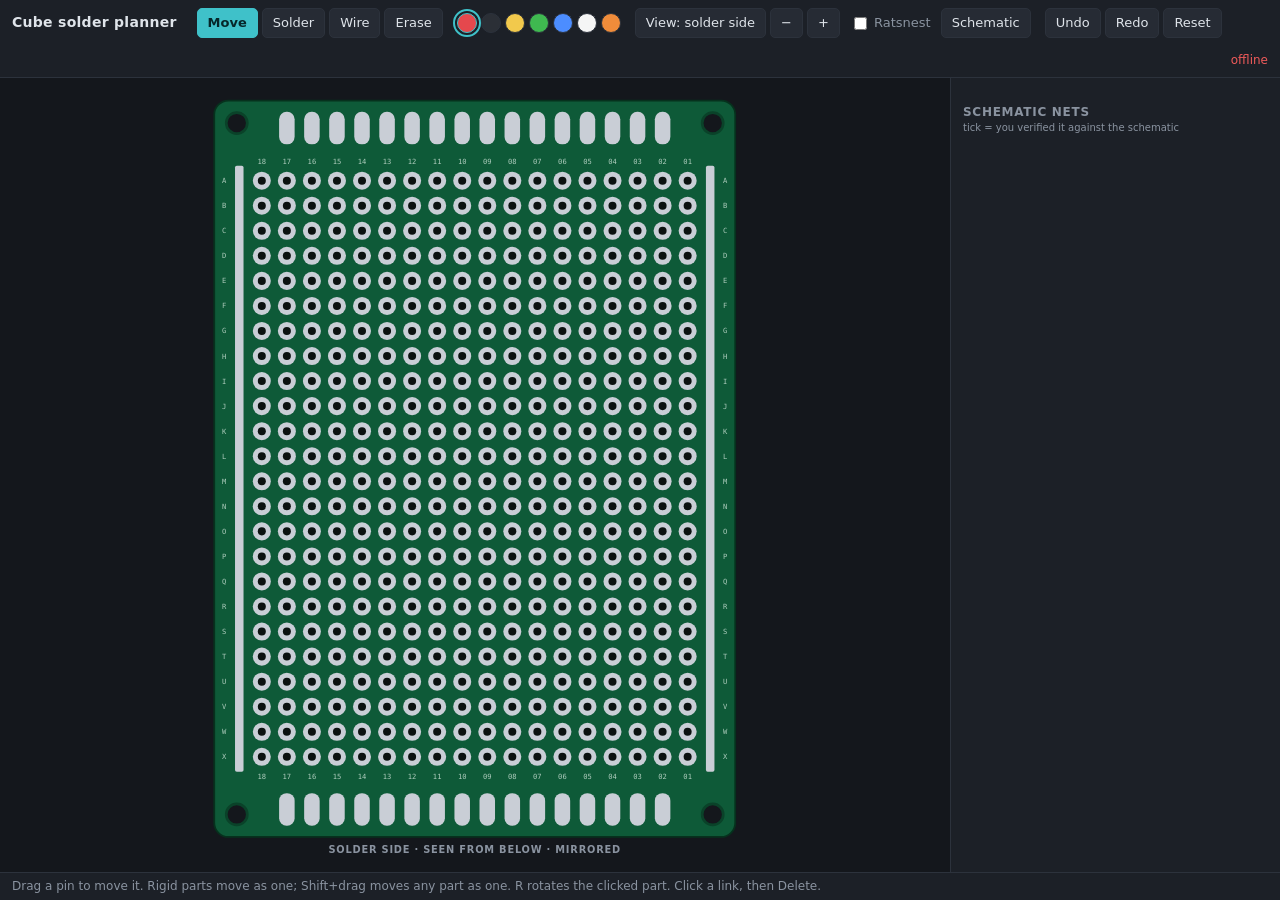
==== static/index.html @ caa89a59 "Add perfboard solder planner for the ESP32 cube Local aiohttp server with a websocket-driven SVG pag" ====
<!doctype html>
<html lang="en">
<head>
<meta charset="utf-8">
<meta name="viewport" content="width=device-width, initial-scale=1">
<title>Cube solder planner</title>
<link rel="stylesheet" href="/static/style.css">
</head>
<body>
<header>
  <h1>Cube solder planner</h1>
  <div class="group" id="tools">
    <button data-tool="select" title="Move parts and pins, select links (V)">Move</button>
    <button data-tool="solder" title="Drag across pads to lay a solder path (S)">Solder</button>
    <button data-tool="wire" title="Drag for a straight wire, or click point by point (W)">Wire</button>
    <button data-tool="erase" title="Click a solder path or wire to remove it (E)">Erase</button>
  </div>
  <div class="group" id="colors" title="Wire colour"></div>
  <div class="group">
    <button id="flip" title="Flip between solder side and component side (F)"></button>
    <button id="zoomout" title="Zoom out (-)">−</button>
    <button id="zoomin" title="Zoom in (+)">+</button>
    <label class="check"><input type="checkbox" id="rats"> Ratsnest</label>
    <button id="schem" title="Show the schematic picture">Schematic</button>
  </div>
  <div class="group">
    <button id="undo" title="Undo (Ctrl/Cmd+Z)">Undo</button>
    <button id="redo" title="Redo (Shift+Ctrl/Cmd+Z)">Redo</button>
    <button id="reset" title="Remove all links and put parts back (can be undone)">Reset</button>
  </div>
  <span id="conn" class="off">offline</span>
</header>
<main>
  <section id="stage">
    <svg id="board" xmlns="http://www.w3.org/2000/svg"></svg>
    <div id="schematic" hidden><img src="/pics/schematic.png" alt="Fritzing schematic of the cube electronics"></div>
  </section>
  <aside>
    <div id="summary"></div>
    <div id="issues"></div>
    <h2>Schematic nets <small>tick = you verified it against the schematic</small></h2>
    <ul id="nets"></ul>
  </aside>
</main>
<footer><span id="status"></span><span id="toast"></span></footer>
<script src="/static/app.js"></script>
</body>
</html>
---- static/style.css ----
:root {
  --bg: #14171c; --panel: #1c2027; --line: #2c323c; --text: #dfe4ea; --dim: #8a93a0;
  --accent: #3fc1c9; --ok: #4cc38a; --open: #e2a336; --bad: #ef5a5a;
  --pcb: #0e5a38; --pcb-dark: #0a4229; --pad: #c9ced6; --hole: #0b1110;
}
* { box-sizing: border-box; }
html, body { height: 100%; margin: 0; }
body { display: flex; flex-direction: column; background: var(--bg); color: var(--text);
  font: 13px/1.4 system-ui, -apple-system, "Segoe UI", sans-serif; }

header { display: flex; align-items: center; gap: 14px; padding: 8px 12px; background: var(--panel);
  border-bottom: 1px solid var(--line); flex-wrap: wrap; }
h1 { font-size: 14px; margin: 0 6px 0 0; letter-spacing: .02em; }
.group { display: flex; align-items: center; gap: 4px; }
button { background: #262b34; color: var(--text); border: 1px solid var(--line); border-radius: 5px;
  padding: 5px 10px; font: inherit; cursor: pointer; }
button:hover { border-color: #4a5361; }
button:disabled { opacity: .4; cursor: default; }
button.on { background: var(--accent); border-color: var(--accent); color: #06272a; font-weight: 600; }
.check { display: flex; align-items: center; gap: 4px; color: var(--dim); padding: 0 6px; }
#colors button { width: 20px; height: 20px; padding: 0; border-radius: 50%; }
#colors button.on { outline: 2px solid var(--accent); outline-offset: 2px; background: var(--c); }
#conn { margin-left: auto; font-size: 12px; color: var(--ok); }
#conn.off { color: var(--bad); }

main { flex: 1; display: flex; min-height: 0; }
#stage { flex: 1; position: relative; min-width: 0; padding: 10px; overflow: auto; }
#board { height: 100%; aspect-ratio: 30 / 30.9; margin: 0 auto; display: block; touch-action: none; user-select: none; }
#schematic { position: fixed; left: 10px; bottom: 40px; width: min(60%, 760px); background: #fff;
  border: 1px solid var(--line); border-radius: 6px; padding: 6px; resize: horizontal; overflow: auto;
  box-shadow: 0 8px 30px #000a; }
#schematic img { width: 100%; display: block; }

aside { width: 330px; background: var(--panel); border-left: 1px solid var(--line); overflow-y: auto; padding: 12px; }
aside h2 { font-size: 12px; text-transform: uppercase; letter-spacing: .06em; color: var(--dim); margin: 14px 0 6px; }
aside h2 small { display: block; text-transform: none; letter-spacing: 0; font-weight: 400; }
#summary { font-size: 14px; font-weight: 600; }
#summary span { display: block; font-size: 12px; font-weight: 400; color: var(--dim); }
#issues p { margin: 6px 0 0; padding: 6px 8px; border-radius: 5px; font-size: 12px; }
#issues .short { background: #4a1f22; color: #ffc9c9; }
#issues .warn { background: #43361a; color: #f3dca6; }
#nets { list-style: none; margin: 0; padding: 0; }
#nets li { border-radius: 5px; padding: 4px 6px; cursor: pointer; }
#nets li:hover { background: #242a33; }
#nets li.sel { background: #2a313c; }
#nets .row { display: flex; align-items: center; gap: 7px; }
#nets .dot { width: 10px; height: 10px; border-radius: 50%; flex: none; }
#nets .name { font: 600 12px ui-monospace, Menlo, monospace; flex: 1; }
#nets .st { font-size: 11px; color: var(--open); }
#nets li.ok .st { color: var(--ok); }
#nets li.short .st { color: var(--bad); }
#nets .pins { font: 11px/1.5 ui-monospace, Menlo, monospace; color: var(--dim); margin: 3px 0 2px 17px; }
#nets .pins b { color: var(--text); font-weight: 500; }

footer { display: flex; justify-content: space-between; gap: 20px; padding: 5px 12px; background: var(--panel);
  border-top: 1px solid var(--line); font-size: 12px; color: var(--dim); min-height: 28px; }
#toast { color: var(--bad); }

/* board */
.pcb { fill: var(--pcb); stroke: #06311d; stroke-width: 2; }
.mount { fill: var(--bg); stroke: var(--pcb-dark); stroke-width: 3; }
.pad, .rail { fill: var(--pad); }
.hole { fill: var(--hole); }
.silk { fill: #d7eadf; font: 8px ui-monospace, Menlo, monospace; text-anchor: middle; dominant-baseline: central; opacity: .8; }
.viewtag { fill: var(--dim); font: 600 11px system-ui, sans-serif; text-anchor: middle; letter-spacing: .08em; }
.solder { fill: none; stroke: #e9edf2; stroke-width: 12; stroke-linecap: round; stroke-linejoin: round; opacity: .93; }
.wire-case { fill: none; stroke: #0008; stroke-width: 8; stroke-linecap: round; stroke-linejoin: round; }
.wire { fill: none; stroke-width: 5; stroke-linecap: round; stroke-linejoin: round; }
.wire-end { stroke: #000a; stroke-width: 1; }
.sel-link { stroke: var(--accent) !important; }
.preview { opacity: .6; pointer-events: none; }
.erasing [data-link] { cursor: not-allowed; }
[data-link] { cursor: pointer; }
.body { pointer-events: none; }
.body-shape { fill-opacity: .28; stroke-width: 1.5; stroke-dasharray: 5 3; }
.body-solid { fill-opacity: .8; stroke-width: 1.5; }
.lead { stroke: #c8ccd2; stroke-width: 2.5; stroke-linecap: round; }
.conn-body { fill: #e9e5d8; stroke: #6b6f78; stroke-width: 1.5; }
.conn-case { fill: none; stroke: #000b; stroke-width: 5.5; stroke-linecap: round; }
.conn-wire { fill: none; stroke-width: 3.5; stroke-linecap: round; }
.land { stroke: #fffa; stroke-width: 1; }
.part-label { fill: #fff; font: 600 9px system-ui, sans-serif; text-anchor: middle; dominant-baseline: central;
  paint-order: stroke; stroke: #000b; stroke-width: 3; pointer-events: none; }
.pin-label { fill: #fff; font: 8px ui-monospace, Menlo, monospace; dominant-baseline: central;
  paint-order: stroke; stroke: #000c; stroke-width: 2.5; pointer-events: none; }
.pin { fill-opacity: .35; stroke-width: 2.5; pointer-events: none; }
.pin.bad { stroke: var(--bad) !important; }
.rat { stroke: #ffe066; stroke-width: 1; stroke-dasharray: 3 3; opacity: .55; pointer-events: none; }
.rat.sel { stroke-width: 2; opacity: 1; }
.glow { fill: none; stroke: var(--accent); stroke-width: 2.5; pointer-events: none; }
.glow.short { stroke: var(--bad); }
.glow.net { stroke: #fff; stroke-dasharray: 3 2; }
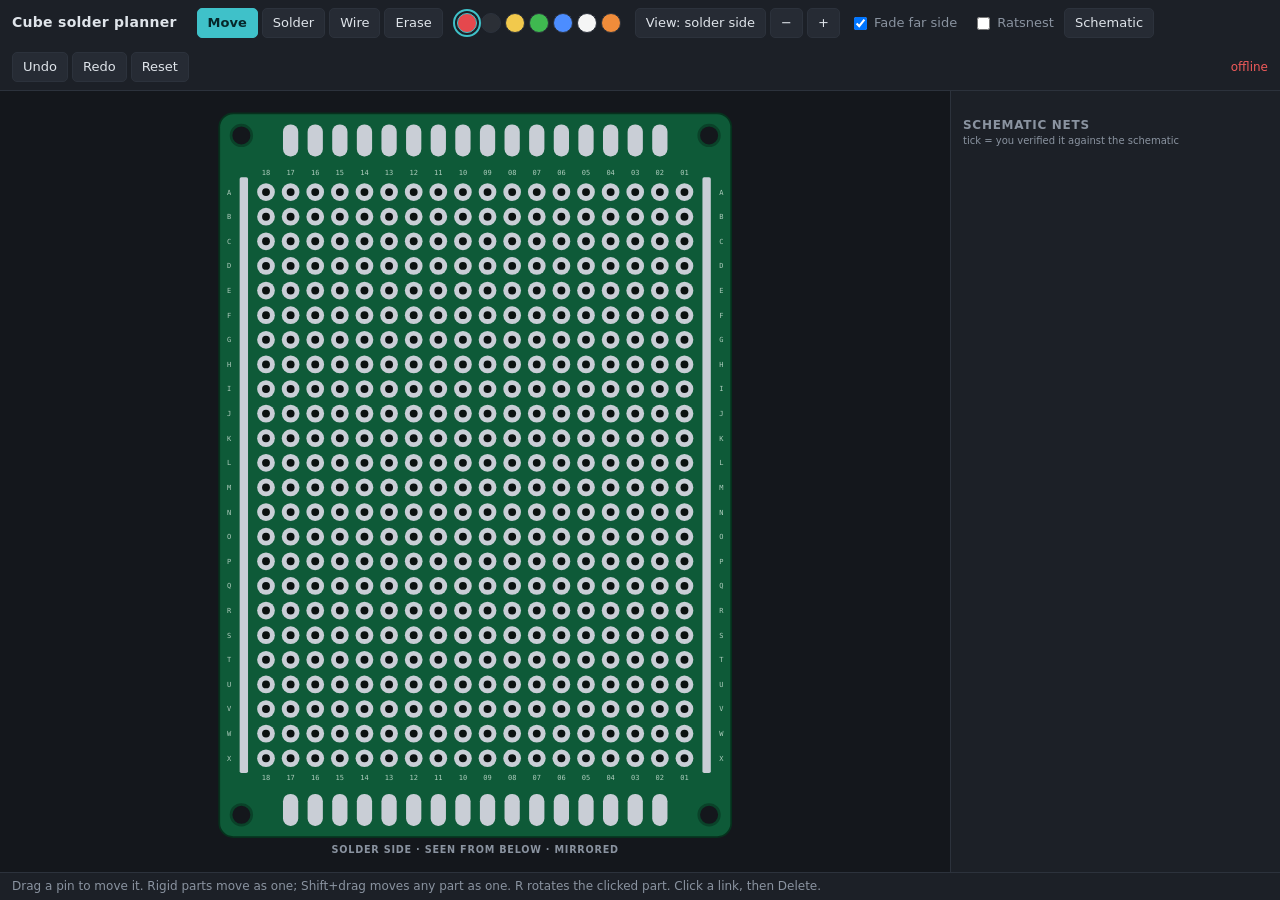
==== commit e3c5b107: "Bundle connector cables and fade the far side of the board Connector wires now run as one tied cable" ====
--- a/static/index.html
+++ b/static/index.html
@@ -20,6 +20,7 @@
     <button id="flip" title="Flip between solder side and component side (F)"></button>
     <button id="zoomout" title="Zoom out (-)">−</button>
     <button id="zoomin" title="Zoom in (+)">+</button>
+    <label class="check" title="Fade what is on the other side of the board"><input type="checkbox" id="fade" checked> Fade far side</label>
     <label class="check"><input type="checkbox" id="rats"> Ratsnest</label>
     <button id="schem" title="Show the schematic picture">Schematic</button>
   </div>
--- a/static/style.css
+++ b/static/style.css
@@ -76,8 +76,17 @@
 .body-solid { fill-opacity: .8; stroke-width: 1.5; }
 .lead { stroke: #c8ccd2; stroke-width: 2.5; stroke-linecap: round; }
 .conn-body { fill: #e9e5d8; stroke: #6b6f78; stroke-width: 1.5; }
-.conn-case { fill: none; stroke: #000b; stroke-width: 5.5; stroke-linecap: round; }
-.conn-wire { fill: none; stroke-width: 3.5; stroke-linecap: round; }
+.conn-case { fill: none; stroke: #000a; stroke-width: 4; stroke-linecap: round; }
+.conn-wire { fill: none; stroke-width: 2.4; stroke-linecap: round; }
+.tie { fill: #15181d; stroke: #5a616d; stroke-width: 1; }
+.conn { transition: opacity .15s; }
+.conn .hit { pointer-events: all; }
+/* What lives on the far side of the board is faded: components and jumper wires sit on the
+   component side, solder paths and the connector cables on the solder side. */
+.fade.view-bottom #l-body, .fade.view-bottom #l-wires { opacity: .3; }
+.fade.view-top #l-solder, .fade.view-top .conn :is(.conn-wire, .conn-case, .tie) { opacity: .3; }
+/* point at a connector to see only its cable */
+#l-pins:has(.conn .hit:hover) .conn:not(:has(.hit:hover)) { opacity: .1; }
 .land { stroke: #fffa; stroke-width: 1; }
 .part-label { fill: #fff; font: 600 9px system-ui, sans-serif; text-anchor: middle; dominant-baseline: central;
   paint-order: stroke; stroke: #000b; stroke-width: 3; pointer-events: none; }
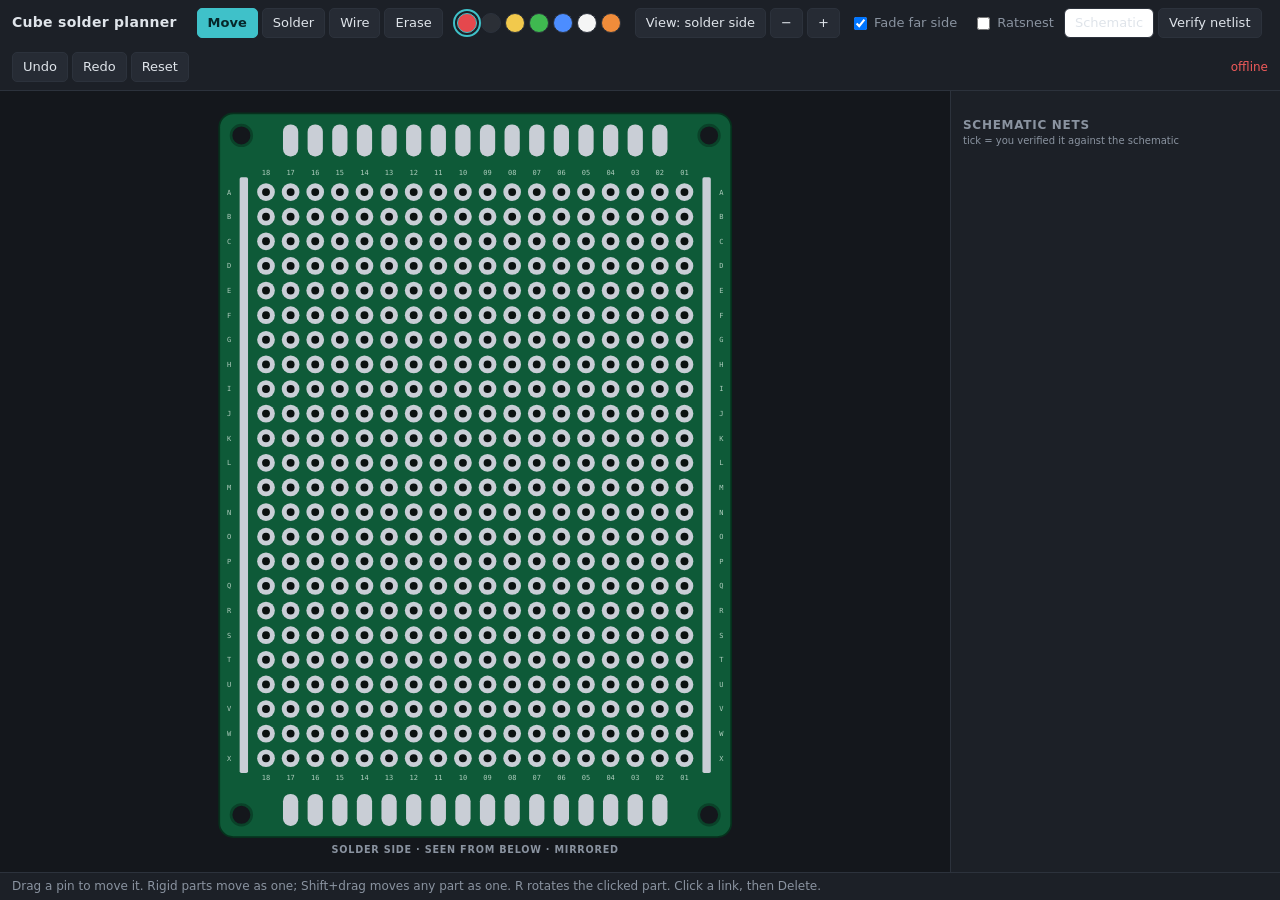
==== commit 1625930d: "Add netlist verifier page with schematic overlay /verify shows pics/schematic.png with one net highl" ====
--- a/static/index.html
+++ b/static/index.html
@@ -23,6 +23,7 @@
     <label class="check" title="Fade what is on the other side of the board"><input type="checkbox" id="fade" checked> Fade far side</label>
     <label class="check"><input type="checkbox" id="rats"> Ratsnest</label>
     <button id="schem" title="Show the schematic picture">Schematic</button>
+    <a class="button" href="/verify" title="Check the netlist against the schematic, net by net">Verify netlist</a>
   </div>
   <div class="group">
     <button id="undo" title="Undo (Ctrl/Cmd+Z)">Undo</button>
--- a/static/style.css
+++ b/static/style.css
@@ -14,7 +14,9 @@
 .group { display: flex; align-items: center; gap: 4px; }
 button { background: #262b34; color: var(--text); border: 1px solid var(--line); border-radius: 5px;
   padding: 5px 10px; font: inherit; cursor: pointer; }
-button:hover { border-color: #4a5361; }
+a.button { background: #262b34; color: var(--text); border: 1px solid var(--line); border-radius: 5px;
+  padding: 5px 10px; text-decoration: none; }
+button:hover, a.button:hover { border-color: #4a5361; }
 button:disabled { opacity: .4; cursor: default; }
 button.on { background: var(--accent); border-color: var(--accent); color: #06272a; font-weight: 600; }
 .check { display: flex; align-items: center; gap: 4px; color: var(--dim); padding: 0 6px; }
@@ -55,6 +57,18 @@
 footer { display: flex; justify-content: space-between; gap: 20px; padding: 5px 12px; background: var(--panel);
   border-top: 1px solid var(--line); font-size: 12px; color: var(--dim); min-height: 28px; }
 #toast { color: var(--bad); }
+
+/* netlist verifier */
+#schem { display: block; background: #fff; border-radius: 6px; }
+.veil { fill: #fff; opacity: .72; pointer-events: none; }
+.hl-wire { stroke-width: 11; stroke-linecap: round; pointer-events: none; }
+.hl-pin { fill: none; stroke-width: 5; pointer-events: none; }
+.hl-pin.unsure { stroke-dasharray: 7 5; }
+.hl-pin.left-out { stroke: #868e96; stroke-dasharray: 4 4; stroke-width: 3; }
+.hl-label { font: 600 17px ui-monospace, Menlo, monospace; fill: #111; paint-order: stroke; stroke: #fff; stroke-width: 5;
+  pointer-events: none; }
+.pin-hit { fill: transparent; cursor: pointer; }
+.pin-hit:hover { fill: #0002; stroke: #000; stroke-width: 1.5; }
 
 /* board */
 .pcb { fill: var(--pcb); stroke: #06311d; stroke-width: 2; }
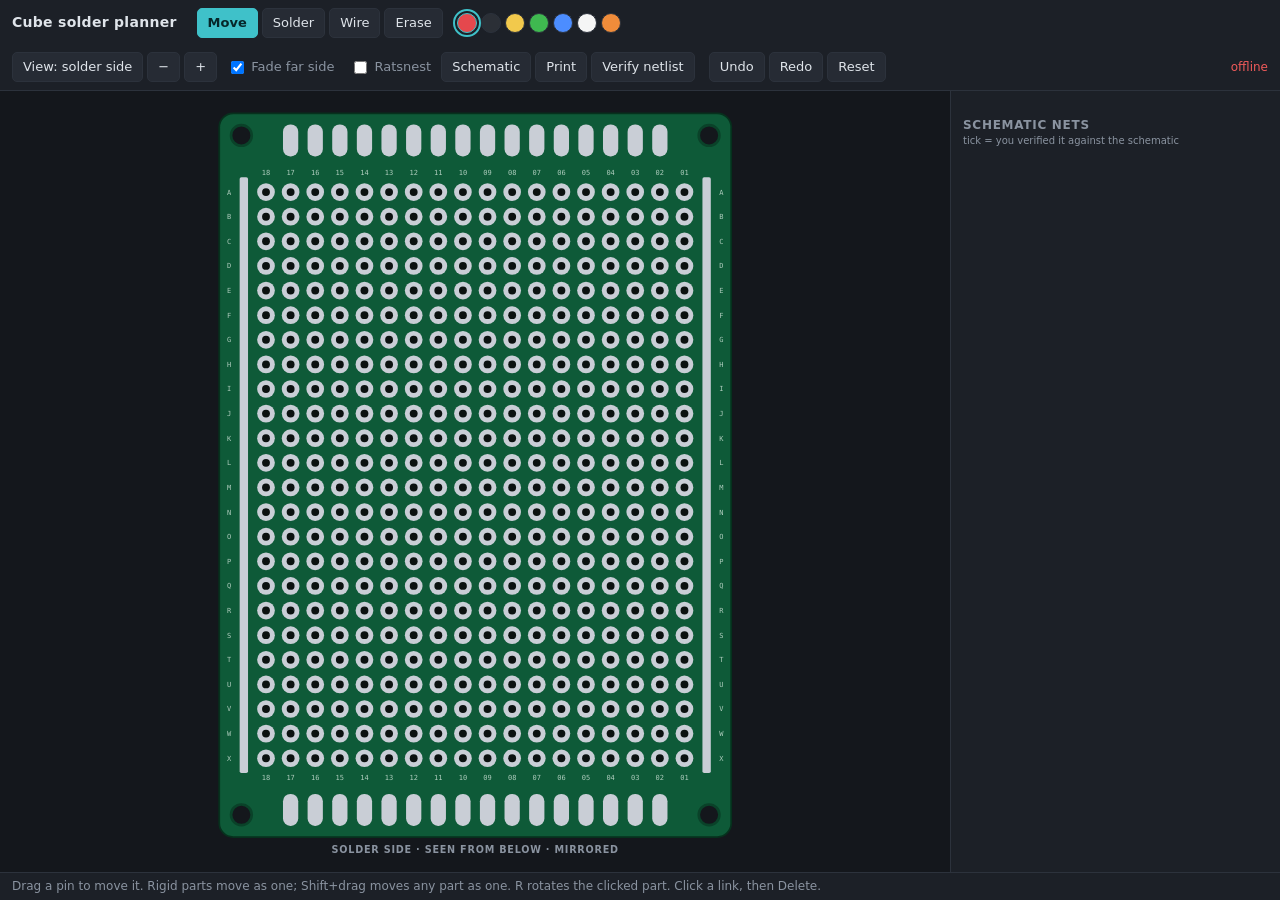
==== commit 2b0067f6: "Add printable bench sheets and heavy-current marking /print renders both sides of the board as line " ====
--- a/static/index.html
+++ b/static/index.html
@@ -23,6 +23,7 @@
     <label class="check" title="Fade what is on the other side of the board"><input type="checkbox" id="fade" checked> Fade far side</label>
     <label class="check"><input type="checkbox" id="rats"> Ratsnest</label>
     <button id="schem" title="Show the schematic picture">Schematic</button>
+    <a class="button" href="/print" title="Printable sheets: both sides of the board and the wiring lists">Print</a>
     <a class="button" href="/verify" title="Check the netlist against the schematic, net by net">Verify netlist</a>
   </div>
   <div class="group">
--- a/static/style.css
+++ b/static/style.css
@@ -59,7 +59,7 @@
 #toast { color: var(--bad); }
 
 /* netlist verifier */
-#schem { display: block; background: #fff; border-radius: 6px; }
+#overlay { display: block; background: #fff; border-radius: 6px; }
 .veil { fill: #fff; opacity: .72; pointer-events: none; }
 .hl-wire { stroke-width: 11; stroke-linecap: round; pointer-events: none; }
 .hl-pin { fill: none; stroke-width: 5; pointer-events: none; }
